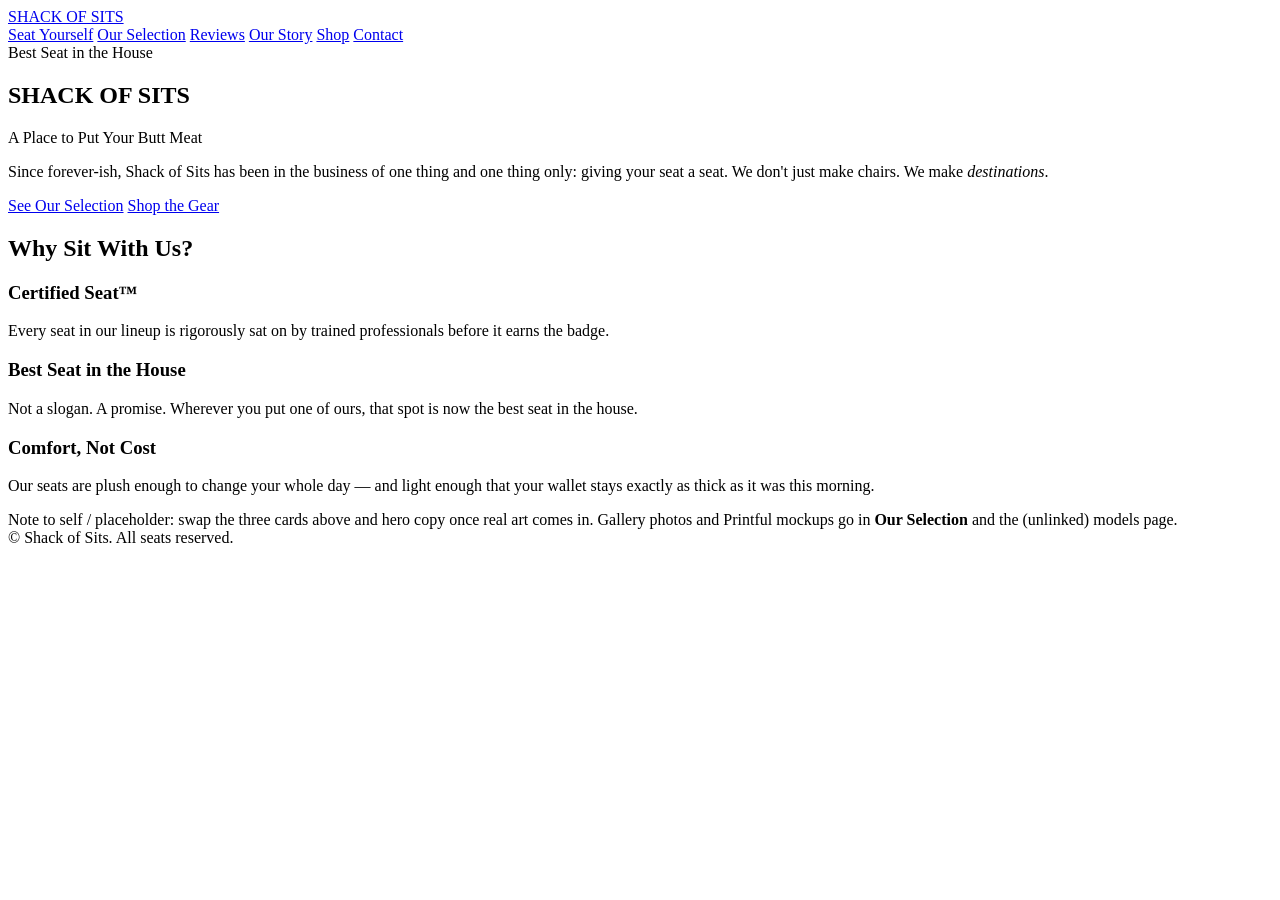
==== index.html @ e2e96209 "Create index.html" ====
<!DOCTYPE html>
<html lang="en">
<head>
<meta charset="UTF-8">
<meta name="viewport" content="width=device-width, initial-scale=1.0">
<title>Shack of Sits</title>
<link rel="stylesheet" href="style.css">
</head>
<body>
<header class="site-header">
  <a class="brand" href="index.html">SHACK OF SITS</a>
  <nav class="site-nav">
    <a href="index.html" class="active">Seat Yourself</a>
    <a href="our-selection.html">Our Selection</a>
    <a href="reviews.html">Reviews</a>
    <a href="our-story.html">Our Story</a>
    <a href="shop.html">Shop</a>
    <a href="contact.html">Contact</a>
  </nav>
</header>

<main>
  <section class="hero">
    <span class="badge">Best Seat in the House</span>
    <h1>SHACK OF SITS</h1>
    <p class="tagline">A Place to Put Your Butt Meat</p>
    <p>
      Since forever-ish, Shack of Sits has been in the business of one thing and one thing only:
      giving your seat a seat. We don't just make chairs. We make <em>destinations</em>.
    </p>
    <div>
      <a class="btn" href="our-selection.html">See Our Selection</a>
      <a class="btn secondary" href="shop.html">Shop the Gear</a>
    </div>
  </section>

  <section>
    <h2>Why Sit With Us?</h2>
    <div class="grid">
      <div class="card">
        <h3>Certified Seat&trade;</h3>
        <p>Every seat in our lineup is rigorously sat on by trained professionals before it earns the badge.</p>
      </div>
      <div class="card">
        <h3>Best Seat in the House</h3>
        <p>Not a slogan. A promise. Wherever you put one of ours, that spot is now the best seat in the house.</p>
      </div>
      <div class="card">
        <h3>Comfort, Not Cost</h3>
        <p>Our seats are plush enough to change your whole day &mdash; and light enough that your wallet stays exactly as thick as it was this morning.</p>
      </div>
    </div>
  </section>

  <section>
    <div class="note">
      Note to self / placeholder: swap the three cards above and hero copy once real art comes in.
      Gallery photos and Printful mockups go in <strong>Our Selection</strong> and the (unlinked) models page.
    </div>
  </section>
</main>

<footer>&copy; Shack of Sits. All seats reserved.</footer>
</body>
</html>
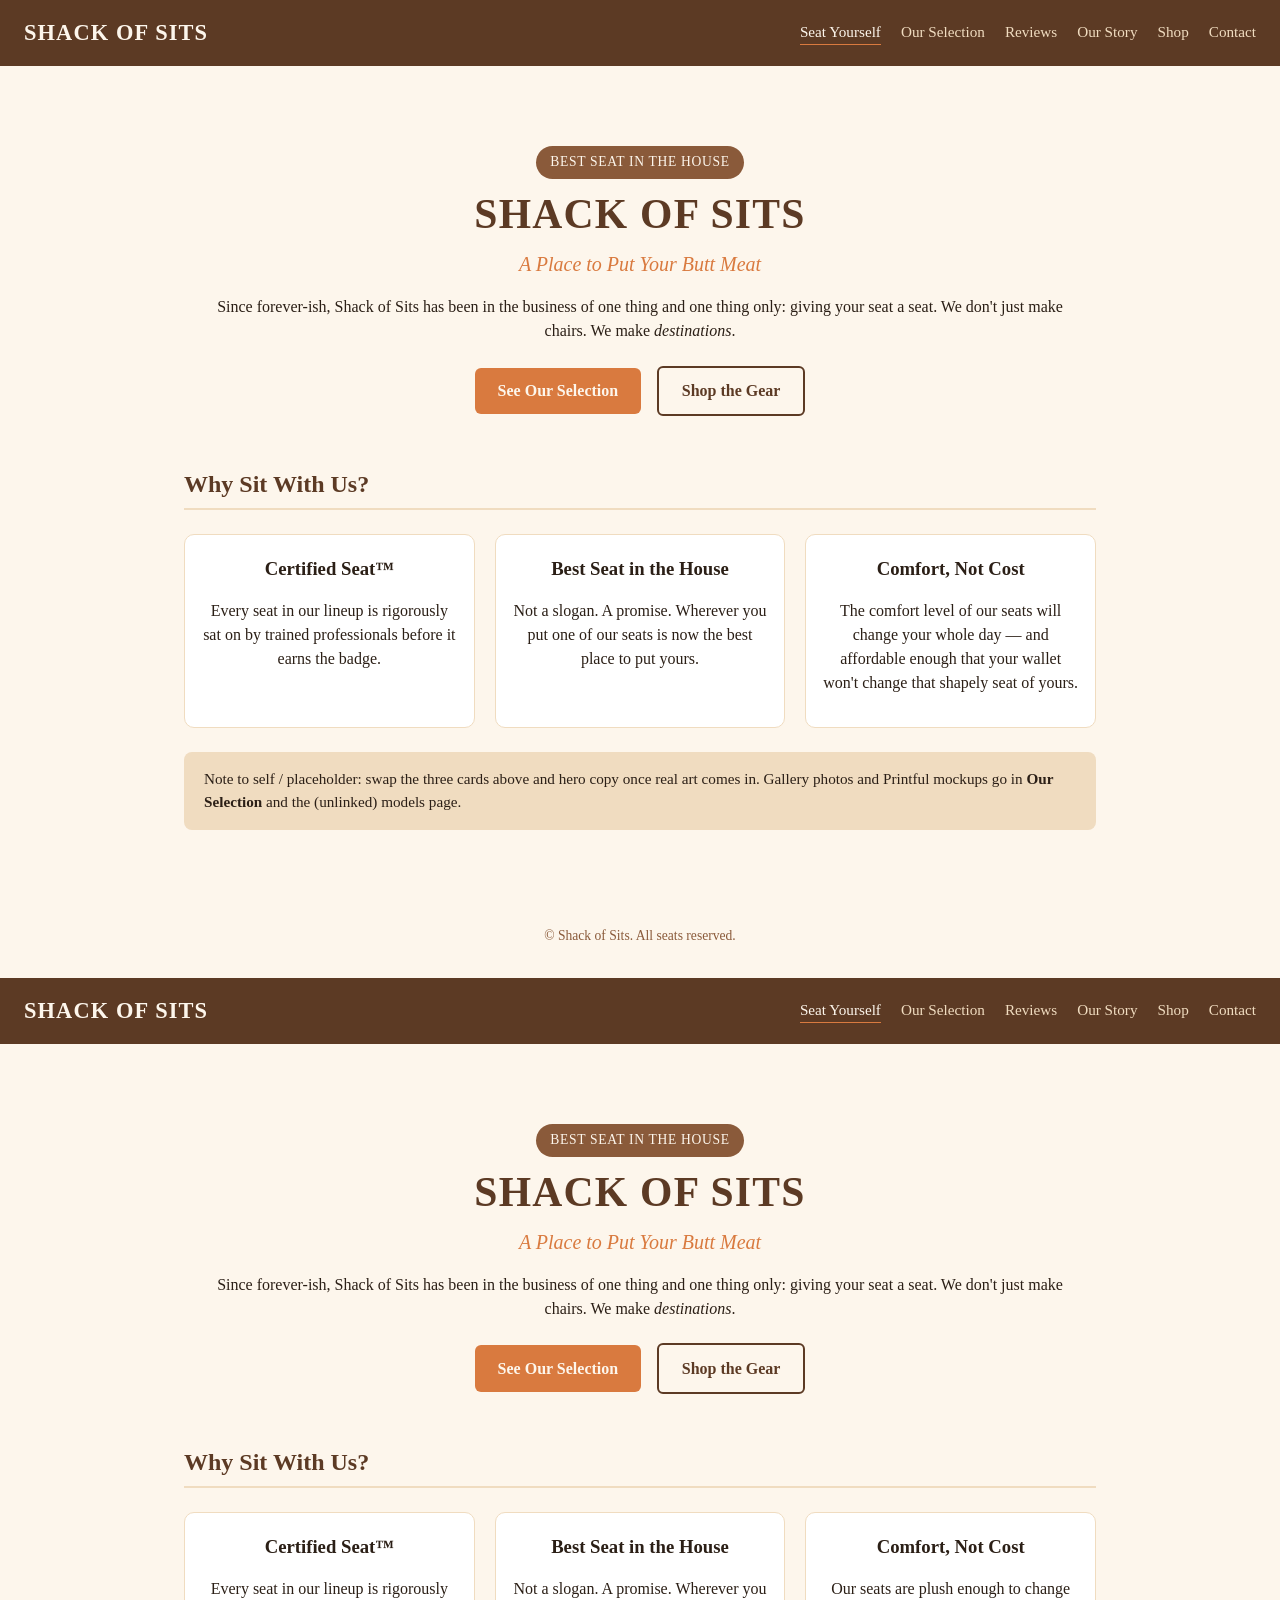
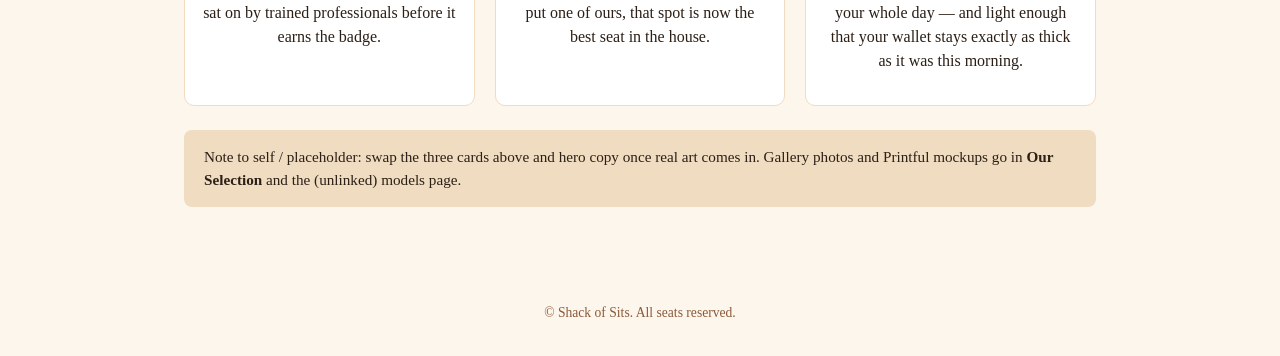
==== commit aa25a37b: "Update index.html" ====
--- a/index.html
+++ b/index.html
@@ -1,3 +1,68 @@
+<!DOCTYPE html>
+<html lang="en">
+<head>
+<meta charset="UTF-8">
+<meta name="viewport" content="width=device-width, initial-scale=1.0">
+<title>Shack of Sits</title>
+<link rel="stylesheet" href="style.css">
+</head>
+<body>
+<header class="site-header">
+  <a class="brand" href="index.html">SHACK OF SITS</a>
+  <nav class="site-nav">
+    <a href="index.html" class="active">Seat Yourself</a>
+    <a href="our-selection.html">Our Selection</a>
+    <a href="reviews.html">Reviews</a>
+    <a href="our-story.html">Our Story</a>
+    <a href="shop.html">Shop</a>
+    <a href="contact.html">Contact</a>
+  </nav>
+</header>
+
+<main>
+  <section class="hero">
+    <span class="badge">Best Seat in the House</span>
+    <h1>SHACK OF SITS</h1>
+    <p class="tagline">A Place to Put Your Butt Meat</p>
+    <p>
+      Since forever-ish, Shack of Sits has been in the business of one thing and one thing only:
+      giving your seat a seat. We don't just make chairs. We make <em>destinations</em>.
+    </p>
+    <div>
+      <a class="btn" href="our-selection.html">See Our Selection</a>
+      <a class="btn secondary" href="shop.html">Shop the Gear</a>
+    </div>
+  </section>
+
+  <section>
+    <h2>Why Sit With Us?</h2>
+    <div class="grid">
+      <div class="card">
+        <h3>Certified Seat&trade;</h3>
+        <p>Every seat in our lineup is rigorously sat on by trained professionals before it earns the badge.</p>
+      </div>
+      <div class="card">
+        <h3>Best Seat in the House</h3>
+        <p>Not a slogan. A promise. Wherever you put one of our seats is now the best place to put yours.</p>
+      </div>
+      <div class="card">
+        <h3>Comfort, Not Cost</h3>
+        <p>The comfort level of our seats will change your whole day &mdash; and affordable enough that your wallet won't change that shapely seat of yours.</p>
+      </div>
+    </div>
+  </section>
+
+  <section>
+    <div class="note">
+      Note to self / placeholder: swap the three cards above and hero copy once real art comes in.
+      Gallery photos and Printful mockups go in <strong>Our Selection</strong> and the (unlinked) models page.
+    </div>
+  </section>
+</main>
+
+<footer>&copy; Shack of Sits. All seats reserved.</footer>
+</body>
+</html>
 <!DOCTYPE html>
 <html lang="en">
 <head>
--- a/style.css
+++ b/style.css
@@ -0,0 +1,156 @@
+:root{
+  --wood:#8a5a3a;
+  --wood-dark:#5c3a24;
+  --cream:#fdf6ec;
+  --tan:#f0dcc0;
+  --ink:#2b1f16;
+  --accent:#d97a3f;
+}
+*{box-sizing:border-box;}
+body{
+  margin:0;
+  font-family:'Georgia', 'Times New Roman', serif;
+  background:var(--cream);
+  color:var(--ink);
+  line-height:1.5;
+}
+header.site-header{
+  background:var(--wood-dark);
+  color:var(--cream);
+  padding:1rem 1.5rem;
+  display:flex;
+  align-items:center;
+  justify-content:space-between;
+  flex-wrap:wrap;
+  gap:.75rem;
+}
+header.site-header .brand{
+  font-size:1.4rem;
+  font-weight:bold;
+  letter-spacing:.05em;
+  text-decoration:none;
+  color:var(--cream);
+}
+nav.site-nav{
+  display:flex;
+  gap:1.25rem;
+  flex-wrap:wrap;
+  font-size:.95rem;
+}
+nav.site-nav a{
+  color:var(--tan);
+  text-decoration:none;
+  border-bottom:1px solid transparent;
+}
+nav.site-nav a:hover,
+nav.site-nav a.active{
+  color:var(--cream);
+  border-bottom:1px solid var(--accent);
+}
+main{
+  max-width:960px;
+  margin:0 auto;
+  padding:2.5rem 1.5rem 4rem;
+}
+.hero{
+  text-align:center;
+  padding:2.5rem 1rem 1.5rem;
+}
+.hero h1{
+  font-size:2.6rem;
+  margin:.25rem 0;
+  letter-spacing:.03em;
+  color:var(--wood-dark);
+}
+.hero .tagline{
+  font-size:1.25rem;
+  font-style:italic;
+  color:var(--accent);
+  margin:.25rem 0 1rem;
+}
+.badge{
+  display:inline-block;
+  background:var(--wood);
+  color:var(--cream);
+  padding:.4rem .9rem;
+  border-radius:999px;
+  font-size:.85rem;
+  letter-spacing:.05em;
+  text-transform:uppercase;
+}
+.btn{
+  display:inline-block;
+  background:var(--accent);
+  color:var(--cream);
+  padding:.7rem 1.4rem;
+  border-radius:6px;
+  text-decoration:none;
+  font-weight:bold;
+  margin:.4rem;
+}
+.btn.secondary{
+  background:transparent;
+  color:var(--wood-dark);
+  border:2px solid var(--wood-dark);
+}
+h2{
+  color:var(--wood-dark);
+  border-bottom:2px solid var(--tan);
+  padding-bottom:.35rem;
+}
+.grid{
+  display:grid;
+  grid-template-columns:repeat(auto-fit,minmax(220px,1fr));
+  gap:1.25rem;
+  margin:1.5rem 0;
+}
+.card{
+  background:#fff;
+  border:1px solid var(--tan);
+  border-radius:10px;
+  padding:1rem;
+  text-align:center;
+}
+.card .placeholder-img{
+  background:var(--tan);
+  height:150px;
+  border-radius:6px;
+  display:flex;
+  align-items:center;
+  justify-content:center;
+  color:var(--wood);
+  font-size:.85rem;
+  margin-bottom:.75rem;
+}
+.card h3{margin:.25rem 0;}
+.card .price{
+  font-weight:bold;
+  color:var(--accent);
+}
+.review{
+  background:#fff;
+  border:1px solid var(--tan);
+  border-radius:10px;
+  padding:1rem 1.25rem;
+  margin-bottom:1rem;
+}
+.review .stars{color:var(--accent);letter-spacing:.15em;}
+.review .author{font-weight:bold;margin-top:.4rem;}
+.cert-list{
+  background:#fff;
+  border:1px solid var(--tan);
+  border-radius:10px;
+  padding:1.25rem 1.5rem;
+}
+.note{
+  background:var(--tan);
+  border-radius:8px;
+  padding:1rem 1.25rem;
+  font-size:.95rem;
+}
+footer{
+  text-align:center;
+  padding:2rem 1rem;
+  color:var(--wood);
+  font-size:.85rem;
+}
--- a/style.css
+++ b/style.css
@@ -0,0 +1,156 @@
+:root{
+  --wood:#8a5a3a;
+  --wood-dark:#5c3a24;
+  --cream:#fdf6ec;
+  --tan:#f0dcc0;
+  --ink:#2b1f16;
+  --accent:#d97a3f;
+}
+*{box-sizing:border-box;}
+body{
+  margin:0;
+  font-family:'Georgia', 'Times New Roman', serif;
+  background:var(--cream);
+  color:var(--ink);
+  line-height:1.5;
+}
+header.site-header{
+  background:var(--wood-dark);
+  color:var(--cream);
+  padding:1rem 1.5rem;
+  display:flex;
+  align-items:center;
+  justify-content:space-between;
+  flex-wrap:wrap;
+  gap:.75rem;
+}
+header.site-header .brand{
+  font-size:1.4rem;
+  font-weight:bold;
+  letter-spacing:.05em;
+  text-decoration:none;
+  color:var(--cream);
+}
+nav.site-nav{
+  display:flex;
+  gap:1.25rem;
+  flex-wrap:wrap;
+  font-size:.95rem;
+}
+nav.site-nav a{
+  color:var(--tan);
+  text-decoration:none;
+  border-bottom:1px solid transparent;
+}
+nav.site-nav a:hover,
+nav.site-nav a.active{
+  color:var(--cream);
+  border-bottom:1px solid var(--accent);
+}
+main{
+  max-width:960px;
+  margin:0 auto;
+  padding:2.5rem 1.5rem 4rem;
+}
+.hero{
+  text-align:center;
+  padding:2.5rem 1rem 1.5rem;
+}
+.hero h1{
+  font-size:2.6rem;
+  margin:.25rem 0;
+  letter-spacing:.03em;
+  color:var(--wood-dark);
+}
+.hero .tagline{
+  font-size:1.25rem;
+  font-style:italic;
+  color:var(--accent);
+  margin:.25rem 0 1rem;
+}
+.badge{
+  display:inline-block;
+  background:var(--wood);
+  color:var(--cream);
+  padding:.4rem .9rem;
+  border-radius:999px;
+  font-size:.85rem;
+  letter-spacing:.05em;
+  text-transform:uppercase;
+}
+.btn{
+  display:inline-block;
+  background:var(--accent);
+  color:var(--cream);
+  padding:.7rem 1.4rem;
+  border-radius:6px;
+  text-decoration:none;
+  font-weight:bold;
+  margin:.4rem;
+}
+.btn.secondary{
+  background:transparent;
+  color:var(--wood-dark);
+  border:2px solid var(--wood-dark);
+}
+h2{
+  color:var(--wood-dark);
+  border-bottom:2px solid var(--tan);
+  padding-bottom:.35rem;
+}
+.grid{
+  display:grid;
+  grid-template-columns:repeat(auto-fit,minmax(220px,1fr));
+  gap:1.25rem;
+  margin:1.5rem 0;
+}
+.card{
+  background:#fff;
+  border:1px solid var(--tan);
+  border-radius:10px;
+  padding:1rem;
+  text-align:center;
+}
+.card .placeholder-img{
+  background:var(--tan);
+  height:150px;
+  border-radius:6px;
+  display:flex;
+  align-items:center;
+  justify-content:center;
+  color:var(--wood);
+  font-size:.85rem;
+  margin-bottom:.75rem;
+}
+.card h3{margin:.25rem 0;}
+.card .price{
+  font-weight:bold;
+  color:var(--accent);
+}
+.review{
+  background:#fff;
+  border:1px solid var(--tan);
+  border-radius:10px;
+  padding:1rem 1.25rem;
+  margin-bottom:1rem;
+}
+.review .stars{color:var(--accent);letter-spacing:.15em;}
+.review .author{font-weight:bold;margin-top:.4rem;}
+.cert-list{
+  background:#fff;
+  border:1px solid var(--tan);
+  border-radius:10px;
+  padding:1.25rem 1.5rem;
+}
+.note{
+  background:var(--tan);
+  border-radius:8px;
+  padding:1rem 1.25rem;
+  font-size:.95rem;
+}
+footer{
+  text-align:center;
+  padding:2rem 1rem;
+  color:var(--wood);
+  font-size:.85rem;
+}
